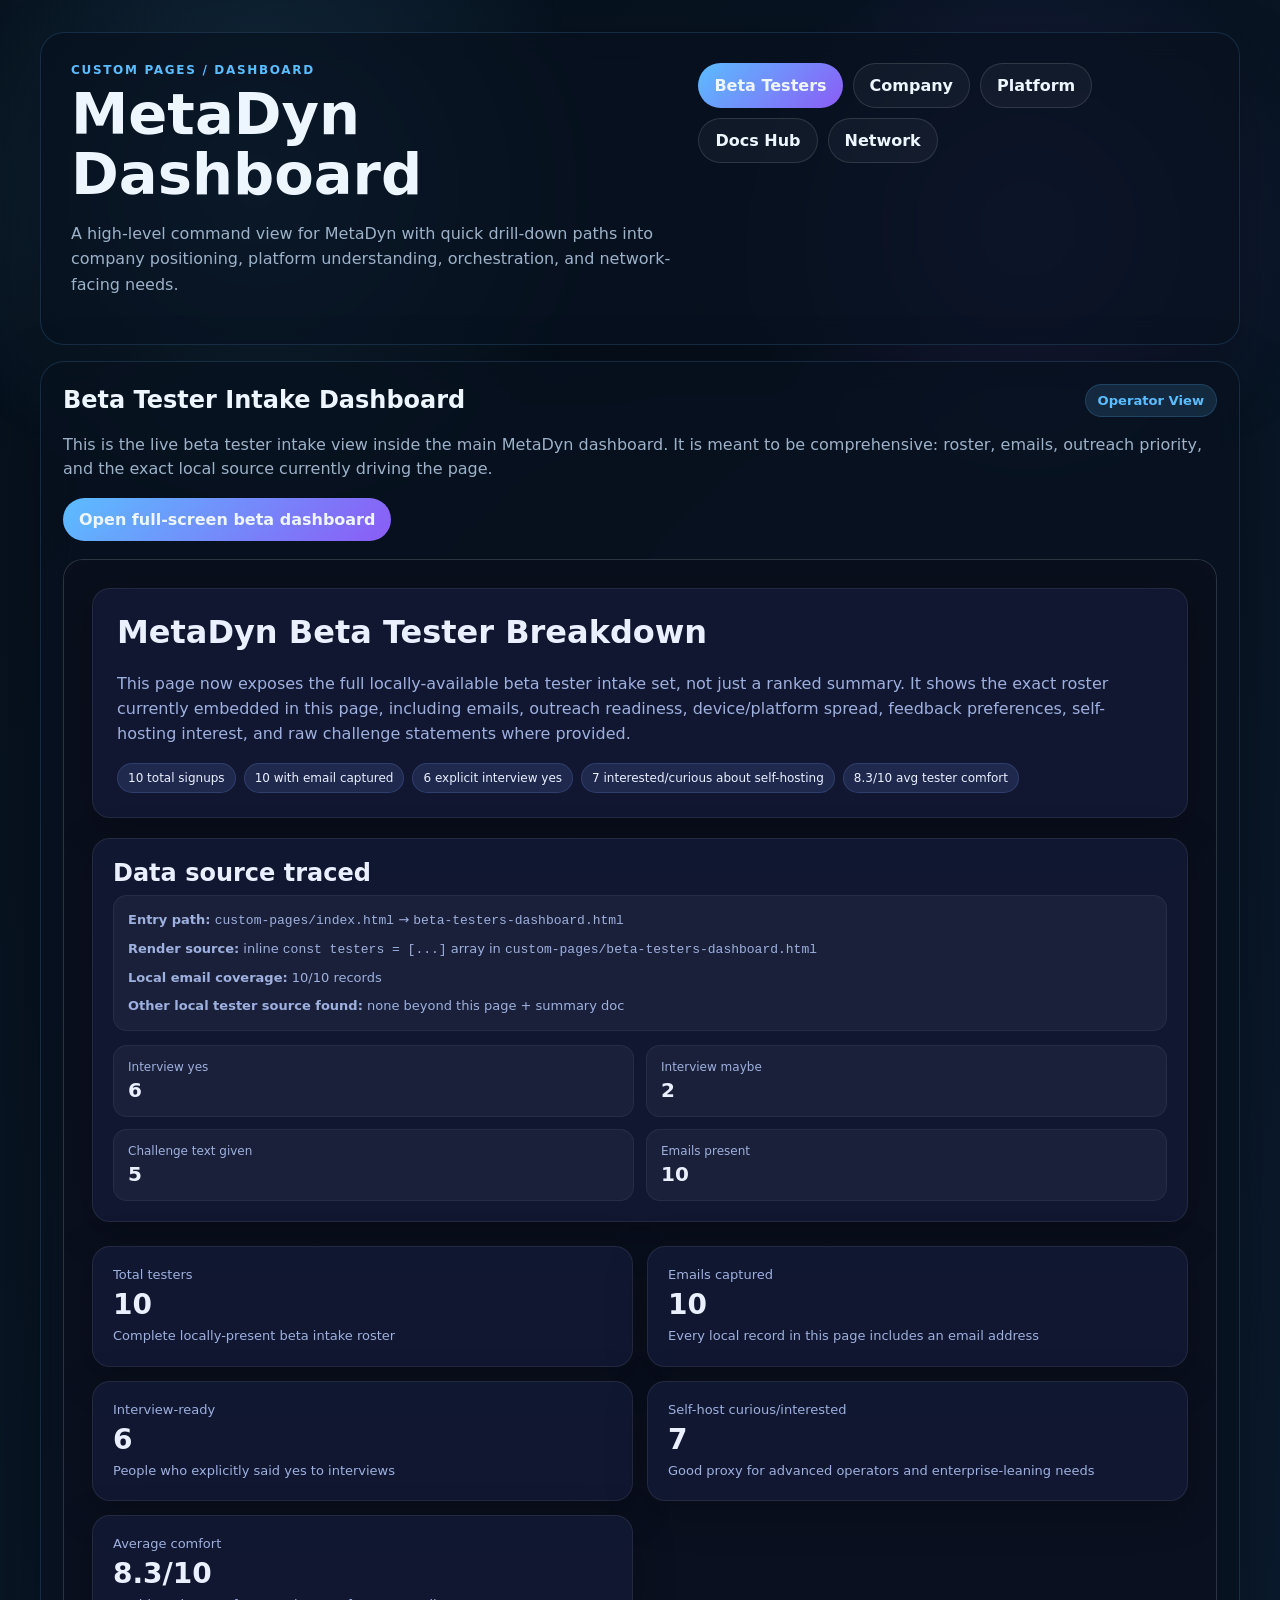
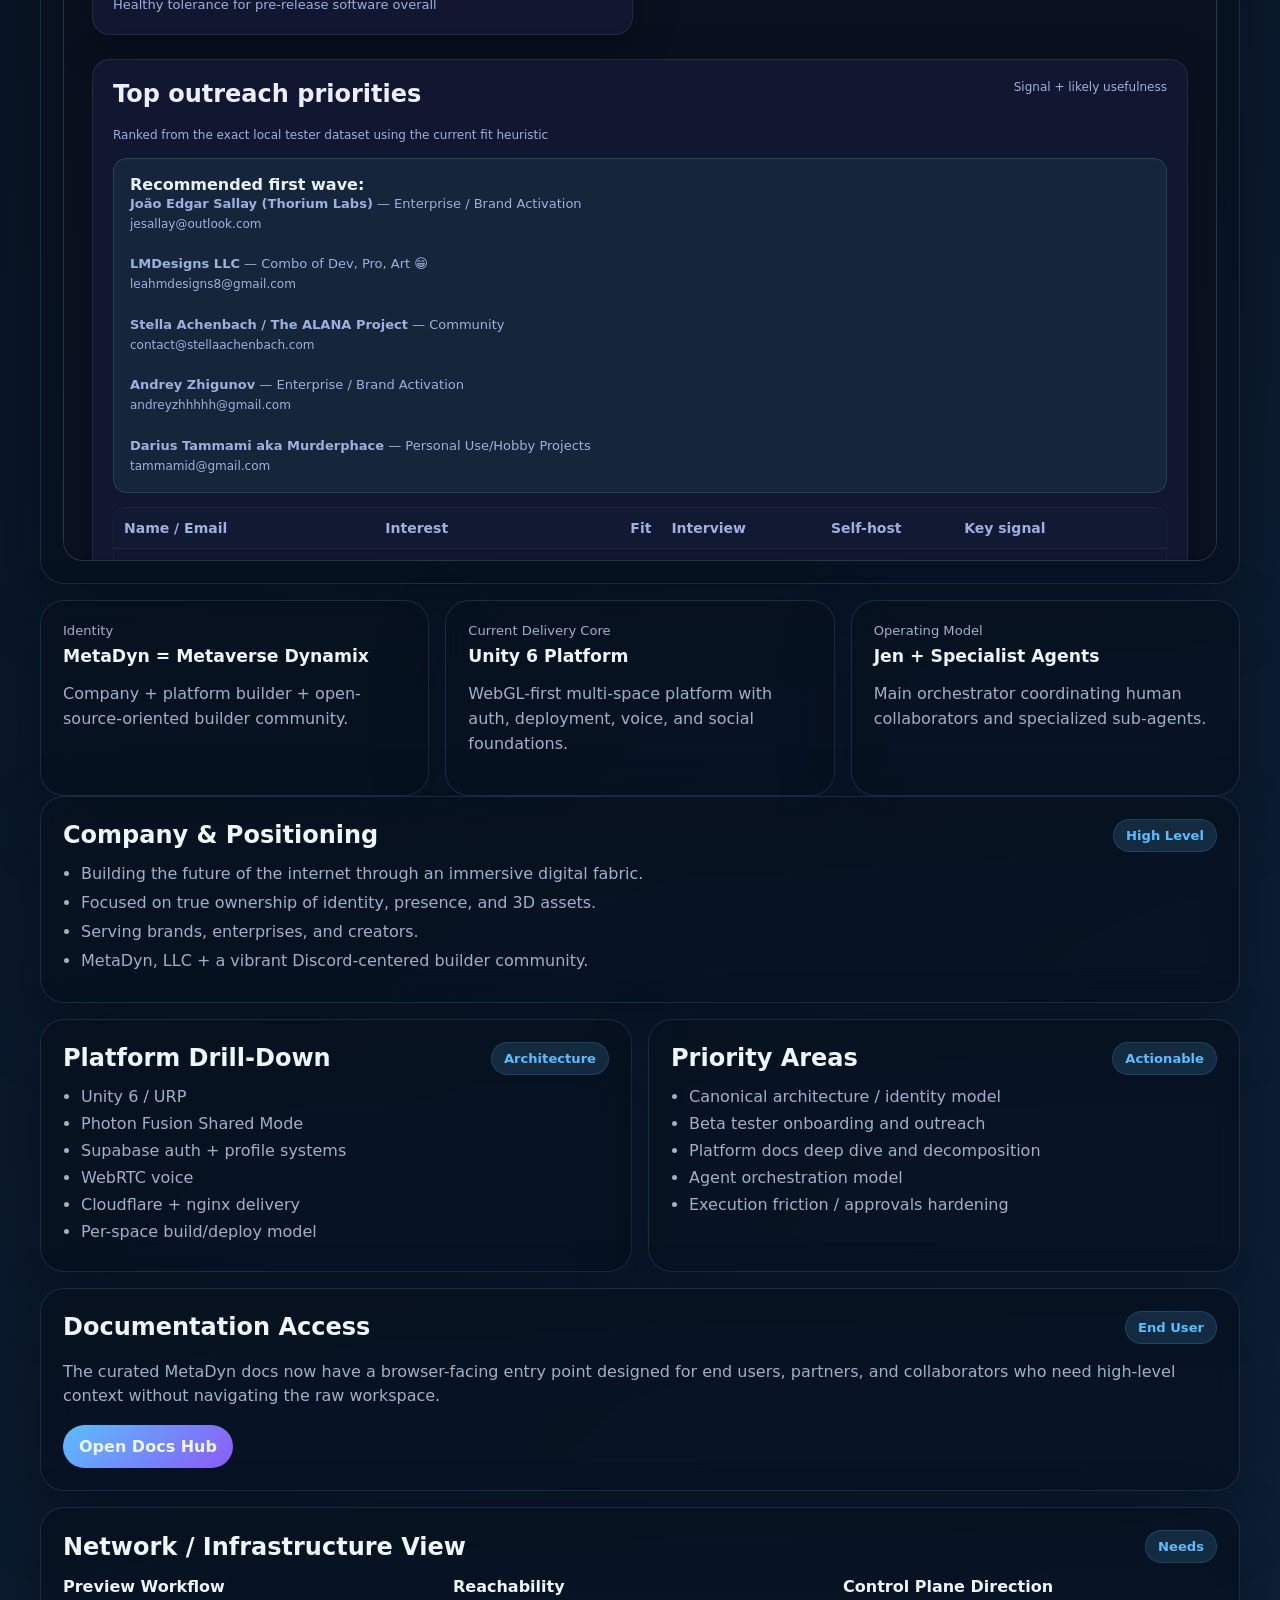
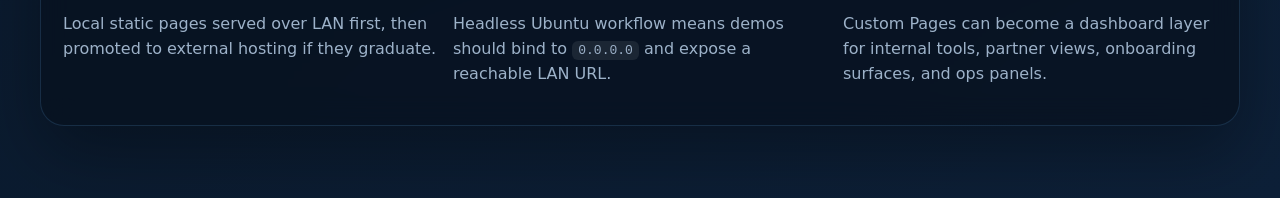
==== custom-pages/metadyn-dashboard/index.html @ 3a2f93f7 "Add tracked MetaDyn dashboard shell" ====
<!doctype html>
<html lang="en">
  <head>
    <meta charset="UTF-8" />
    <meta name="viewport" content="width=device-width, initial-scale=1.0" />
    <title>MetaDyn Dashboard</title>
    <link rel="stylesheet" href="styles.css" />
  </head>
  <body>
    <div class="bg"></div>
    <main class="shell">
      <header class="hero card">
        <div>
          <p class="eyebrow">Custom Pages / Dashboard</p>
          <h1>MetaDyn Dashboard</h1>
          <p class="lede">
            A high-level command view for MetaDyn with quick drill-down paths into
            company positioning, platform understanding, orchestration, and network-facing needs.
          </p>
        </div>
        <div class="hero-actions">
          <a class="button primary" href="#beta-testers">Beta Testers</a>
          <a class="button" href="#company">Company</a>
          <a class="button" href="#platform">Platform</a>
          <a class="button" href="../metadyn-docs/">Docs Hub</a>
          <a class="button" href="#network">Network</a>
        </div>
      </header>

      <section id="beta-testers" class="card panel section-gap beta-panel">
        <div class="panel-head">
          <h2>Beta Tester Intake Dashboard</h2>
          <span class="badge">Operator View</span>
        </div>
        <p>
          This is the live beta tester intake view inside the main MetaDyn dashboard. It is meant to be
          comprehensive: roster, emails, outreach priority, and the exact local source currently driving the page.
        </p>
        <div class="beta-actions">
          <a class="button primary" href="../beta-testers-dashboard.html">Open full-screen beta dashboard</a>
        </div>
        <div class="beta-frame-wrap">
          <iframe
            class="beta-frame"
            src="../beta-testers-dashboard.html"
            title="MetaDyn Beta Tester Dashboard"
            loading="eager"
          ></iframe>
        </div>
      </section>

      <section class="grid three-up">
        <article class="card stat">
          <span class="label">Identity</span>
          <strong>MetaDyn = Metaverse Dynamix</strong>
          <p>Company + platform builder + open-source-oriented builder community.</p>
        </article>
        <article class="card stat">
          <span class="label">Current Delivery Core</span>
          <strong>Unity 6 Platform</strong>
          <p>WebGL-first multi-space platform with auth, deployment, voice, and social foundations.</p>
        </article>
        <article class="card stat">
          <span class="label">Operating Model</span>
          <strong>Jen + Specialist Agents</strong>
          <p>Main orchestrator coordinating human collaborators and specialized sub-agents.</p>
        </article>
      </section>

      <section id="company" class="card panel">
        <div class="panel-head">
          <h2>Company & Positioning</h2>
          <span class="badge">High Level</span>
        </div>
        <ul class="bullet-list">
          <li>Building the future of the internet through an immersive digital fabric.</li>
          <li>Focused on true ownership of identity, presence, and 3D assets.</li>
          <li>Serving brands, enterprises, and creators.</li>
          <li>MetaDyn, LLC + a vibrant Discord-centered builder community.</li>
        </ul>
      </section>

      <section id="platform" class="grid two-up section-gap">
        <article class="card panel">
          <div class="panel-head">
            <h2>Platform Drill-Down</h2>
            <span class="badge">Architecture</span>
          </div>
          <ul class="bullet-list compact">
            <li>Unity 6 / URP</li>
            <li>Photon Fusion Shared Mode</li>
            <li>Supabase auth + profile systems</li>
            <li>WebRTC voice</li>
            <li>Cloudflare + nginx delivery</li>
            <li>Per-space build/deploy model</li>
          </ul>
        </article>
        <article class="card panel">
          <div class="panel-head">
            <h2>Priority Areas</h2>
            <span class="badge">Actionable</span>
          </div>
          <ul class="bullet-list compact">
            <li>Canonical architecture / identity model</li>
            <li>Beta tester onboarding and outreach</li>
            <li>Platform docs deep dive and decomposition</li>
            <li>Agent orchestration model</li>
            <li>Execution friction / approvals hardening</li>
          </ul>
        </article>
      </section>

      <section class="card panel section-gap">
        <div class="panel-head">
          <h2>Documentation Access</h2>
          <span class="badge">End User</span>
        </div>
        <p>
          The curated MetaDyn docs now have a browser-facing entry point designed for end users,
          partners, and collaborators who need high-level context without navigating the raw workspace.
        </p>
        <div class="hero-actions">
          <a class="button primary" href="../metadyn-docs/">Open Docs Hub</a>
        </div>
      </section>

      <section id="network" class="card panel section-gap">
        <div class="panel-head">
          <h2>Network / Infrastructure View</h2>
          <span class="badge">Needs</span>
        </div>
        <div class="network-grid">
          <div>
            <h3>Preview Workflow</h3>
            <p>Local static pages served over LAN first, then promoted to external hosting if they graduate.</p>
          </div>
          <div>
            <h3>Reachability</h3>
            <p>Headless Ubuntu workflow means demos should bind to <code>0.0.0.0</code> and expose a reachable LAN URL.</p>
          </div>
          <div>
            <h3>Control Plane Direction</h3>
            <p>Custom Pages can become a dashboard layer for internal tools, partner views, onboarding surfaces, and ops panels.</p>
          </div>
        </div>
      </section>
    </main>
  </body>
</html>
---- custom-pages/metadyn-dashboard/styles.css ----
:root {
  --bg-1: #06101b;
  --bg-2: #0d2038;
  --card: rgba(8, 17, 30, 0.74);
  --card-border: rgba(106, 183, 255, 0.16);
  --text: #edf5ff;
  --muted: #9db2c9;
  --accent: #5bbdff;
  --accent-2: #8b5cf6;
  --good: #22c55e;
}
* { box-sizing: border-box; }
html, body { margin: 0; min-height: 100%; font-family: Inter, ui-sans-serif, system-ui, sans-serif; color: var(--text); background: linear-gradient(135deg, var(--bg-1), var(--bg-2)); }
body { position: relative; }
.bg { position: fixed; inset: 0; pointer-events: none; background: radial-gradient(circle at 20% 20%, rgba(91,189,255,.18), transparent 28%), radial-gradient(circle at 80% 25%, rgba(139,92,246,.18), transparent 24%), radial-gradient(circle at 50% 100%, rgba(34,197,94,.10), transparent 30%); }
.shell { width: min(1200px, calc(100% - 32px)); margin: 0 auto; padding: 32px 0 72px; }
.card { background: var(--card); border: 1px solid var(--card-border); border-radius: 24px; box-shadow: 0 28px 70px rgba(0,0,0,.32); backdrop-filter: blur(14px); }
.hero { padding: 30px; display: flex; justify-content: space-between; gap: 24px; align-items: flex-start; }
.eyebrow { margin: 0 0 8px; text-transform: uppercase; letter-spacing: .14em; color: var(--accent); font-size: 12px; font-weight: 700; }
h1 { margin: 0; font-size: clamp(2rem, 5vw, 3.6rem); line-height: 1.04; }
.lede { max-width: 760px; color: var(--muted); line-height: 1.6; }
.hero-actions { display: flex; gap: 10px; flex-wrap: wrap; }
.button { display: inline-flex; align-items: center; justify-content: center; text-decoration: none; color: var(--text); padding: 12px 16px; border-radius: 999px; border: 1px solid rgba(255,255,255,.12); background: rgba(255,255,255,.04); font-weight: 700; }
.button.primary { background: linear-gradient(135deg, var(--accent), var(--accent-2)); border: 0; }
.grid { display: grid; gap: 16px; margin-top: 16px; }
.three-up { grid-template-columns: repeat(3, minmax(0, 1fr)); }
.two-up { grid-template-columns: repeat(2, minmax(0, 1fr)); }
.stat, .panel { padding: 22px; }
.label { display: block; color: var(--muted); font-size: .82rem; margin-bottom: 8px; }
.stat strong { display: block; margin-bottom: 10px; font-size: 1.08rem; }
.stat p, .panel p { color: var(--muted); line-height: 1.55; }
.panel-head { display: flex; align-items: center; justify-content: space-between; gap: 16px; margin-bottom: 8px; }
.panel h2 { margin: 0; }
.badge { padding: 8px 12px; border-radius: 999px; font-size: .82rem; font-weight: 700; background: rgba(91,189,255,.14); color: var(--accent); border: 1px solid rgba(91,189,255,.18); }
.bullet-list { margin: 12px 0 0; padding-left: 18px; }
.bullet-list li { margin: 10px 0; color: var(--muted); }
.bullet-list.compact li { margin: 8px 0; }
.section-gap { margin-top: 16px; }
.network-grid { display: grid; grid-template-columns: repeat(3, minmax(0, 1fr)); gap: 16px; margin-top: 14px; }
.network-grid h3 { margin: 0 0 8px; font-size: 1rem; }
code { background: rgba(255,255,255,.08); padding: 2px 6px; border-radius: 6px; }
.beta-panel { overflow: hidden; }
.beta-actions { display: flex; gap: 10px; flex-wrap: wrap; margin: 16px 0 18px; }
.beta-frame-wrap {
  border: 1px solid rgba(255,255,255,.12);
  border-radius: 20px;
  overflow: hidden;
  background: rgba(255,255,255,.03);
}
.beta-frame {
  display: block;
  width: 100%;
  min-height: 1600px;
  border: 0;
  background: transparent;
}
@media (max-width: 860px) { .hero { flex-direction: column; } .three-up, .two-up, .network-grid { grid-template-columns: 1fr; } .beta-frame { min-height: 2200px; } }
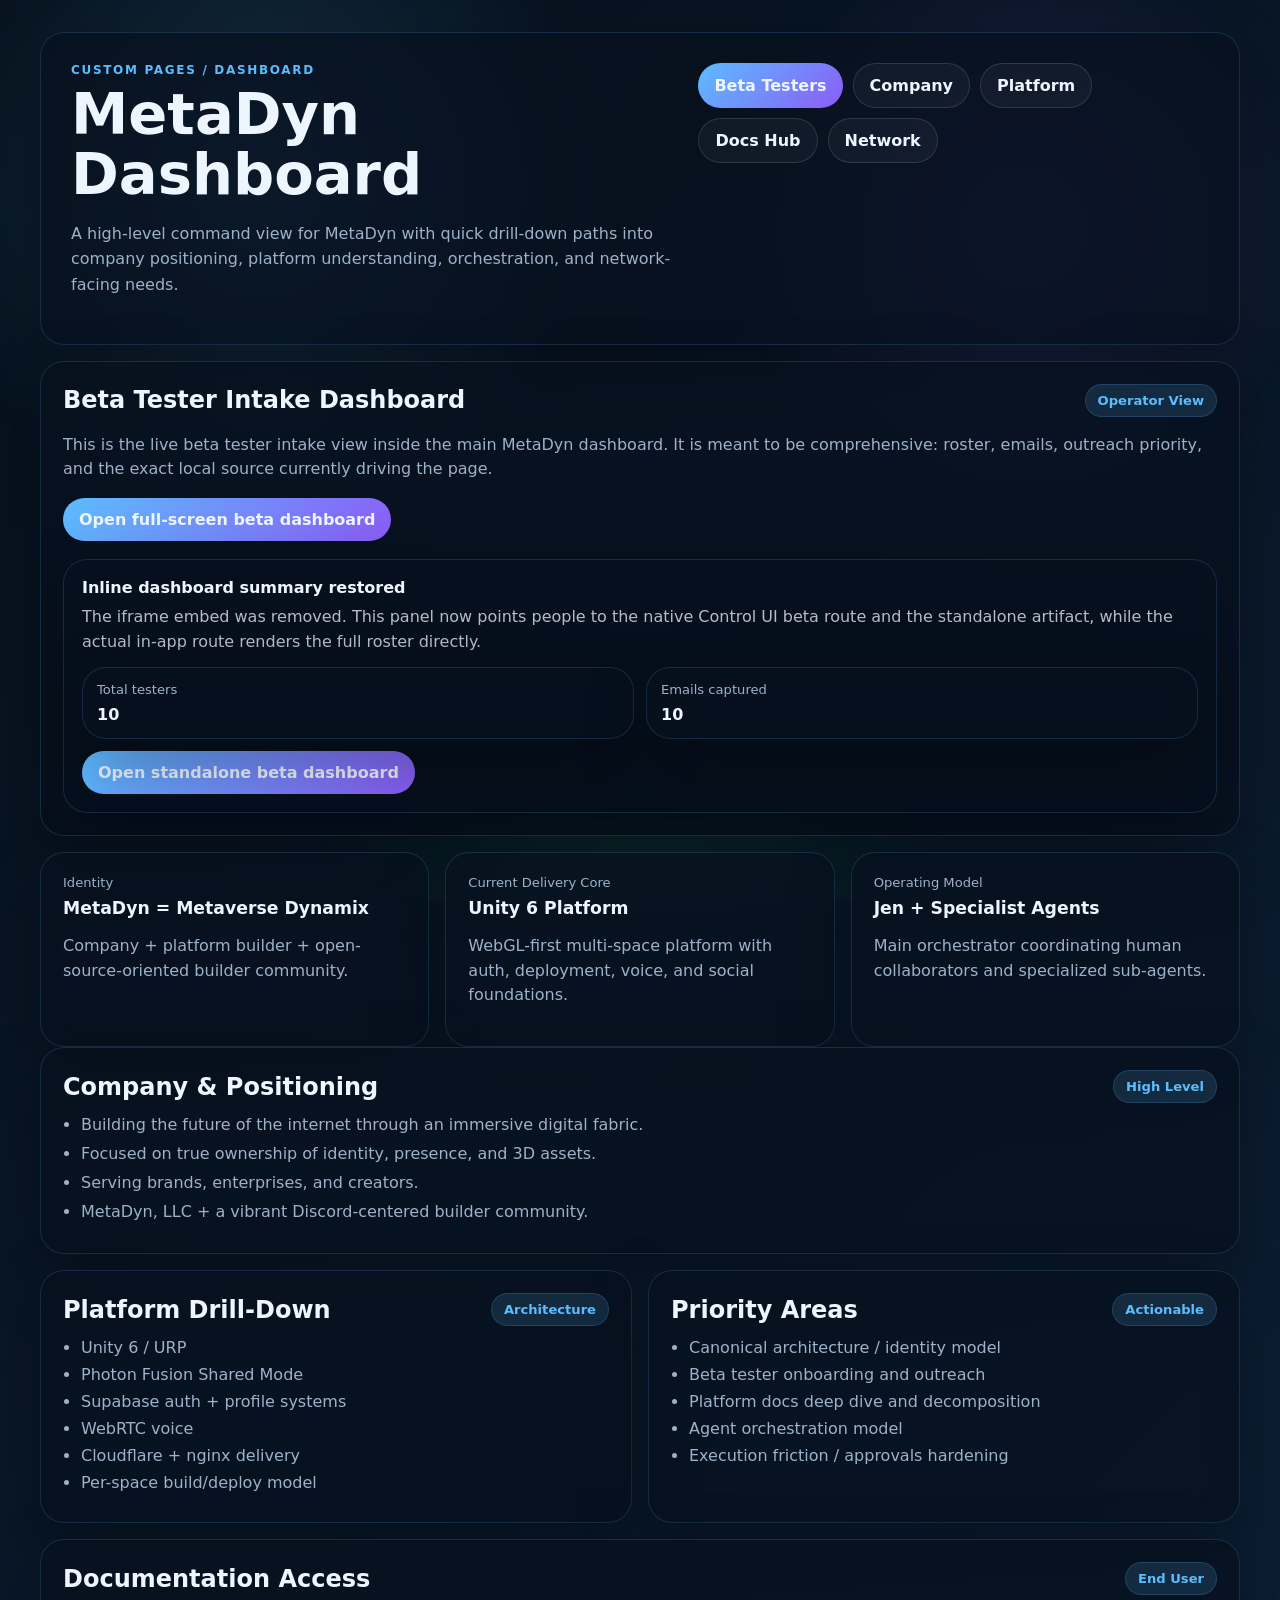
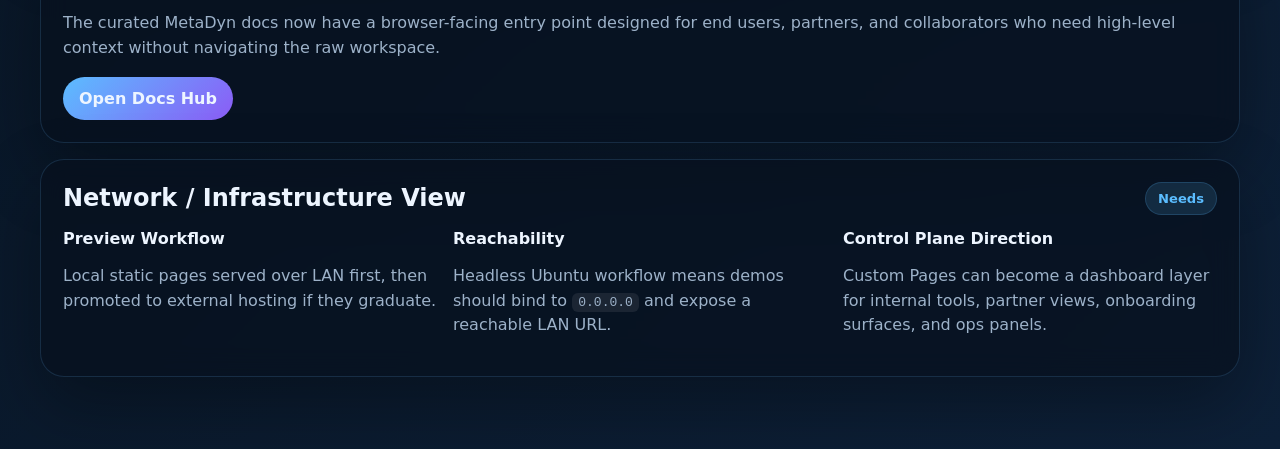
==== commit cc4037ec: "Restore native beta tester dashboard route" ====
--- a/custom-pages/metadyn-dashboard/index.html
+++ b/custom-pages/metadyn-dashboard/index.html
@@ -39,13 +39,20 @@
         <div class="beta-actions">
           <a class="button primary" href="../beta-testers-dashboard.html">Open full-screen beta dashboard</a>
         </div>
-        <div class="beta-frame-wrap">
-          <iframe
-            class="beta-frame"
-            src="../beta-testers-dashboard.html"
-            title="MetaDyn Beta Tester Dashboard"
-            loading="eager"
-          ></iframe>
+        <div class="card" style="padding:18px;display:grid;gap:12px; margin-top: 16px;">
+          <div>
+            <strong>Inline dashboard summary restored</strong>
+            <p style="margin:8px 0 0; color: rgba(226,232,240,0.8);">
+              The iframe embed was removed. This panel now points people to the native Control UI beta route and the standalone artifact, while the actual in-app route renders the full roster directly.
+            </p>
+          </div>
+          <div style="display:grid;grid-template-columns:repeat(auto-fit,minmax(220px,1fr));gap:12px;">
+            <div class="card" style="padding:14px;"><div class="label">Total testers</div><strong>10</strong></div>
+            <div class="card" style="padding:14px;"><div class="label">Emails captured</div><strong>10</strong></div>
+          </div>
+          <div class="hero-actions">
+            <a class="button primary" href="../beta-testers-dashboard.html">Open standalone beta dashboard</a>
+          </div>
         </div>
       </section>
 
